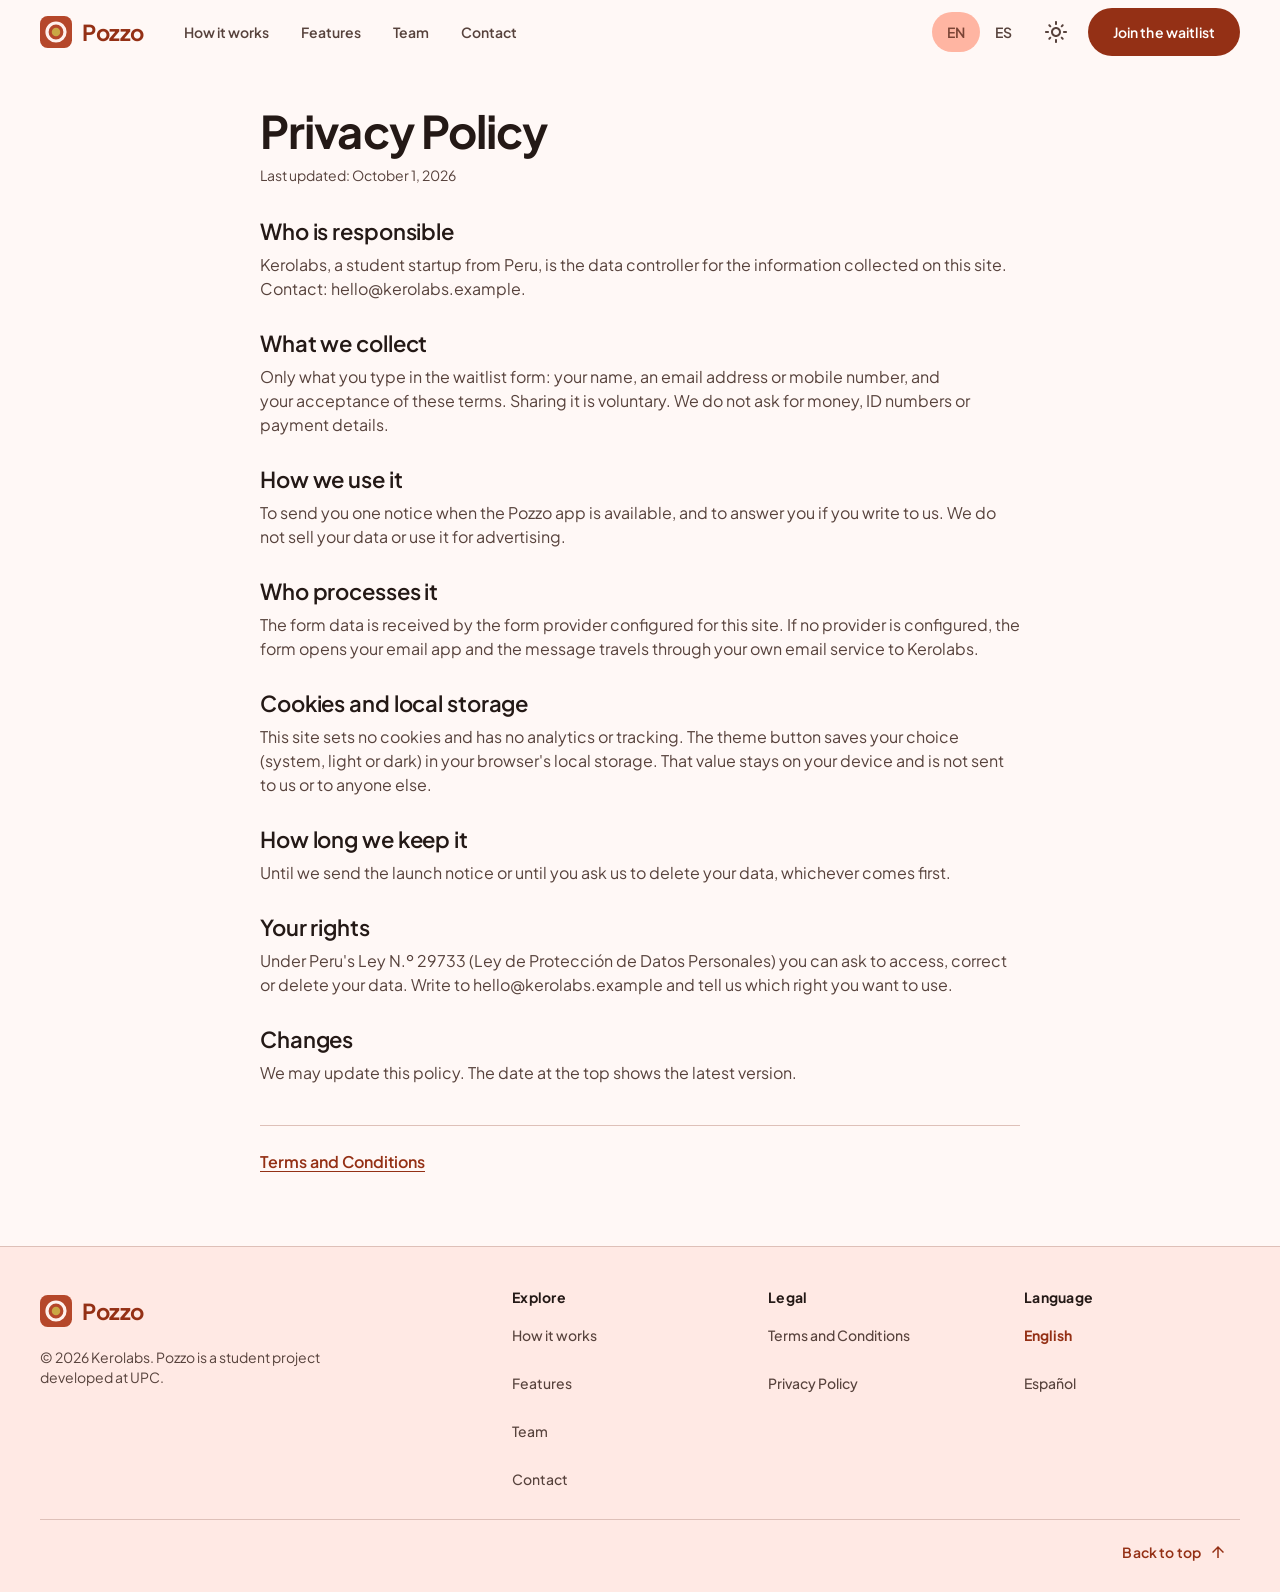
==== privacy.html @ c1127d47 "feat: include idex context and privacy content" ====
<!doctype html>
<html lang="en-US">
<head>
  <meta charset="utf-8">
  <meta name="viewport" content="width=device-width, initial-scale=1">
  <title>Privacy Policy | Pozzo</title>
  <meta name="description" content="How Kerolabs handles the name and contact details you share when you join the Pozzo waitlist.">
  <meta name="robots" content="index,follow">
  <meta name="theme-color" content="#FFF8F6" media="(prefers-color-scheme: light)">
  <meta name="theme-color" content="#1B110E" media="(prefers-color-scheme: dark)">
  <link rel="icon" type="image/png" sizes="32x32" href="./assets/img/favicon-32.png?v=2">
  <link rel="shortcut icon" type="image/png" href="./assets/img/favicon-32.png?v=2">
  <link rel="apple-touch-icon" href="./assets/img/apple-touch-icon.png?v=2">
  <link rel="preload" href="./assets/fonts/plus-jakarta-sans-latin-400-normal.woff2" as="font" type="font/woff2" crossorigin>
  <link rel="preload" href="./assets/fonts/plus-jakarta-sans-latin-700-normal.woff2" as="font" type="font/woff2" crossorigin>
  <link rel="stylesheet" href="./assets/css/app.css">
  <script>
    (() => {
      const root = document.documentElement;
      root.classList.add("js");
      try {
        const savedTheme = localStorage.getItem("pozzo-theme");
        if (savedTheme === "light" || savedTheme === "dark") {
          root.setAttribute("data-theme", savedTheme);
        }
      } catch {}
    })();
  </script>
  <script src="./js/app.js" defer></script>
</head>
<body data-page="privacy">
  <svg class="sprite" xmlns="http://www.w3.org/2000/svg" aria-hidden="true" focusable="false">
    <symbol id="i-menu" viewBox="0 0 24 24"><path d="M3 18h18v-2H3v2zm0-5h18v-2H3v2zm0-7v2h18V6H3z"/></symbol>
    <symbol id="i-close" viewBox="0 0 24 24"><path d="M19 6.41 17.59 5 12 10.59 6.41 5 5 6.41 10.59 12 5 17.59 6.41 19 12 13.41 17.59 19 19 17.59 13.41 12z"/></symbol>
    <symbol id="i-light_mode" viewBox="0 0 24 24"><path d="M12 9c1.65 0 3 1.35 3 3s-1.35 3-3 3-3-1.35-3-3 1.35-3 3-3m0-2c-2.76 0-5 2.24-5 5s2.24 5 5 5 5-2.24 5-5-2.24-5-5-5zM2 13h2c.55 0 1-.45 1-1s-.45-1-1-1H2c-.55 0-1 .45-1 1s.45 1 1 1zm18 0h2c.55 0 1-.45 1-1s-.45-1-1-1h-2c-.55 0-1 .45-1 1s.45 1 1 1zM11 2v2c0 .55.45 1 1 1s1-.45 1-1V2c0-.55-.45-1-1-1s-1 .45-1 1zm0 18v2c0 .55.45 1 1 1s1-.45 1-1v-2c0-.55-.45-1-1-1s-1 .45-1 1zM5.99 4.58c-.39-.39-1.03-.39-1.41 0-.39.39-.39 1.03 0 1.41l1.06 1.06c.39.39 1.03.39 1.41 0s.39-1.03 0-1.41L5.99 4.58zm12.37 12.37c-.39-.39-1.03-.39-1.41 0-.39.39-.39 1.03 0 1.41l1.06 1.06c.39.39 1.03.39 1.41 0 .39-.39.39-1.03 0-1.41l-1.06-1.06zm1.06-10.96c.39-.39.39-1.03 0-1.41-.39-.39-1.03-.39-1.41 0l-1.06 1.06c-.39.39-.39 1.03 0 1.41s1.03.39 1.41 0l1.06-1.06zM7.05 18.36c.39-.39.39-1.03 0-1.41-.39-.39-1.03-.39-1.41 0l-1.06 1.06c-.39.39-.39 1.03 0 1.41s1.03.39 1.41 0l1.06-1.06z"/></symbol>
    <symbol id="i-dark-mode" viewBox="0 0 24 24"><path d="M12 3c-4.97 0-9 4.03-9 9s4.03 9 9 9 9-4.03 9-9c0-.46-.04-.92-.1-1.36-.98 1.37-2.58 2.26-4.4 2.26-2.98 0-5.4-2.42-5.4-5.4 0-1.81.89-3.42 2.26-4.4-.44-.06-.9-.1-1.36-.1z"/></symbol>
    <symbol id="i-arrow" viewBox="0 0 24 24"><path d="M12 4l-1.41 1.41L16.17 11H4v2h12.17l-5.58 5.59L12 20l8-8z"/></symbol>
  </svg>
  <a class="skip-link" href="#main" data-i18n="a11y.skip">Skip to content</a>

  <header class="app-bar" data-app-bar data-scrolled="false">
    <div class="container app-bar__inner">
      <a class="brand" href="./index.html" aria-label="Pozzo">
        <img class="brand__mark" src="./assets/img/logo.svg" width="40" height="40" alt="">
        <span class="brand__word">Pozzo</span>
      </a>

      <div class="app-bar__menu" id="site-menu" data-menu data-open="false">
        <nav class="primary-nav" data-i18n-aria-label="nav.label" aria-label="Main navigation">
          <ul>
            <li><a href="./index.html#how" data-i18n="nav.how">How it works</a></li>
            <li><a href="./index.html#features" data-i18n="nav.features">Features</a></li>
            <li><a href="./index.html#team" data-i18n="nav.team">Team</a></li>
            <li><a href="./index.html#contact" data-i18n="nav.contact">Contact</a></li>
          </ul>
        </nav>

        <div class="app-bar__tools">
          <div class="lang-switch" role="group" data-i18n-aria-label="nav.language" aria-label="Language">
            <a href="#" data-lang="en" lang="en-US" aria-current="true">EN</a>
            <a href="#" data-lang="es" lang="es-419">ES</a>
          </div>

          <button type="button" class="icon-btn theme-toggle" data-theme-toggle data-state="light" aria-label="Theme">
            <svg class="icon theme-toggle__icon theme-toggle__icon--light" aria-hidden="true"><use href="#i-light_mode"></use></svg>
            <svg class="icon theme-toggle__icon theme-toggle__icon--dark" aria-hidden="true"><use href="#i-dark-mode"></use></svg>
          </button>
        </div>
      </div>

      <a class="btn btn-filled app-bar__cta" href="./index.html#join">
        <span class="cta-full" data-i18n="cta.join">Join the waitlist</span>
        <span class="cta-short" data-i18n="cta.joinShort">Waitlist</span>
      </a>

      <button type="button" class="icon-btn menu-btn" data-menu-toggle aria-expanded="false" aria-controls="site-menu" data-i18n-aria-label="nav.menu" aria-label="Menu">
        <svg class="icon menu-btn__open" aria-hidden="true"><use href="#i-menu"></use></svg>
        <svg class="icon menu-btn__close" aria-hidden="true"><use href="#i-close"></use></svg>
      </button>
    </div>
  </header>
  <main id="main" tabindex="-1">

    <article class="container legal" aria-labelledby="legal-title">
      <h1 id="legal-title" data-i18n="privacy.title">Privacy Policy</h1>

      <p class="legal__updated" data-i18n-template="legal.updated" data-date-en="October 1, 2026" data-date-es="1 de octubre de 2026">
        Last updated: October 1, 2026
      </p>

      <section class="legal__section" aria-labelledby="privacy-s1">
        <h2 id="privacy-s1" data-i18n="privacy.s1.title">Who is responsible</h2>
        <p data-i18n-template="privacy.s1.text" data-email="hello@kerolabs.example">Kerolabs, a student startup from Peru, is the data controller for the information collected on this site. Contact: hello@kerolabs.example.</p>
      </section>

      <section class="legal__section" aria-labelledby="privacy-s2">
        <h2 id="privacy-s2" data-i18n="privacy.s2.title">What we collect</h2>
        <p data-i18n="privacy.s2.text">Only what you type in the waitlist form: your name, an email address or mobile number, and your acceptance of these terms. Sharing it is voluntary. We do not ask for money, ID numbers or payment details.</p>
      </section>

      <section class="legal__section" aria-labelledby="privacy-s3">
        <h2 id="privacy-s3" data-i18n="privacy.s3.title">How we use it</h2>
        <p data-i18n="privacy.s3.text">To send you one notice when the Pozzo app is available, and to answer you if you write to us. We do not sell your data or use it for advertising.</p>
      </section>

      <section class="legal__section" aria-labelledby="privacy-s4">
        <h2 id="privacy-s4" data-i18n="privacy.s4.title">Who processes it</h2>
        <p data-i18n="privacy.s4.text">The form data is received by the form provider configured for this site. If no provider is configured, the form opens your email app and the message travels through your own email service to Kerolabs.</p>
      </section>

      <section class="legal__section" aria-labelledby="privacy-s5">
        <h2 id="privacy-s5" data-i18n="privacy.s5.title">Cookies and local storage</h2>
        <p data-i18n="privacy.s5.text">This site sets no cookies and has no analytics or tracking. The theme button saves your choice in your browser's local storage. That value stays on your device and is not sent to us or to anyone else.</p>
      </section>

      <section class="legal__section" aria-labelledby="privacy-s6">
        <h2 id="privacy-s6" data-i18n="privacy.s6.title">How long we keep it</h2>
        <p data-i18n="privacy.s6.text">Until we send the launch notice or until you ask us to delete your data, whichever comes first.</p>
      </section>

      <section class="legal__section" aria-labelledby="privacy-s7">
        <h2 id="privacy-s7" data-i18n="privacy.s7.title">Your rights</h2>
        <p data-i18n-template="privacy.s7.text" data-email="hello@kerolabs.example">Under Peru's Ley N.º 29733 (Ley de Protección de Datos Personales) you can ask to access, correct or delete your data. Write to hello@kerolabs.example and tell us which right you want to use.</p>
      </section>

      <section class="legal__section" aria-labelledby="privacy-s8">
        <h2 id="privacy-s8" data-i18n="privacy.s8.title">Changes</h2>
        <p data-i18n="privacy.s8.text">We may update this policy. The date at the top shows the latest version.</p>
      </section>

      <p class="legal__link">
        <a href="./terms.html" data-i18n="footer.terms">Terms and Conditions</a>
      </p>
    </article>
  </main>
  <footer class="site-footer">
    <div class="container site-footer__grid">
      <div class="site-footer__brand">
        <a class="brand" href="./index.html" aria-label="Pozzo">
          <img class="brand__mark" src="./assets/img/logo.svg" width="40" height="40" alt="">
          <span class="brand__word">Pozzo</span>
        </a>

        <p class="site-footer__rights">
          © <span data-year></span> Kerolabs.
          <span data-i18n="footer.rights">Pozzo is a student project developed at UPC.</span>
        </p>
      </div>

      <nav class="footer-nav">
        <p class="footer-nav__title" data-i18n="footer.explore">Explore</p>
        <ul>
          <li><a href="./index.html#how" data-i18n="nav.how">How it works</a></li>
          <li><a href="./index.html#features" data-i18n="nav.features">Features</a></li>
          <li><a href="./index.html#team" data-i18n="nav.team">Team</a></li>
          <li><a href="./index.html#contact" data-i18n="nav.contact">Contact</a></li>
        </ul>
      </nav>

      <nav class="footer-nav">
        <p class="footer-nav__title" data-i18n="footer.legal">Legal</p>
        <ul>
          <li><a href="./terms.html" data-i18n="footer.terms">Terms and Conditions</a></li>
          <li><a href="./privacy.html" data-i18n="footer.privacy">Privacy Policy</a></li>
        </ul>
      </nav>

      <div class="footer-nav footer-nav--wide" role="group" data-i18n-aria-label="nav.language" aria-label="Language">
        <p class="footer-nav__title" data-i18n="nav.language">Language</p>
        <ul>
          <li><a href="#" data-lang="en" lang="en-US" data-i18n="nav.language.en">English</a></li>
          <li><a href="#" data-lang="es" lang="es-419" data-i18n="nav.language.es">Español</a></li>
        </ul>
      </div>
    </div>

    <div class="container">
      <div class="site-footer__bottom">
        <a class="btn btn-text" href="#top">
          <span data-i18n="footer.top">Back to top</span>
          <svg class="icon icon--up" aria-hidden="true"><use href="#i-arrow"></use></svg>
        </a>
      </div>
    </div>
  </footer>

</body>
</html>
---- assets/css/app.css ----
:root {
  color-scheme: light;
  --md-primary: #943015;
  --md-on-primary: #FFFFFF;
  --md-primary-container: #B5472A;
  --md-on-primary-container: #FFE7E1;
  --md-secondary: #884F40;
  --md-on-secondary: #FFFFFF;
  --md-secondary-container: #FFB5A2;
  --md-on-secondary-container: #7A4436;
  --md-tertiary: #745B00;
  --md-on-tertiary: #FFFFFF;
  --md-tertiary-container: #C9A845;
  --md-on-tertiary-container: #4F3D00;
  --md-error: #BA1A1A;
  --md-on-error: #FFFFFF;
  --md-error-container: #FFDAD6;
  --md-on-error-container: #93000A;
  --md-background: #FFF8F6;
  --md-on-background: #241916;
  --md-surface: #FFF8F6;
  --md-on-surface: #241916;
  --md-surface-variant: #FCDCD4;
  --md-on-surface-variant: #57423C;
  --md-outline: #8B716B;
  --md-outline-variant: #DEC0B8;
  --md-surface-container-lowest: #FFFFFF;
  --md-surface-container-low: #FFF1ED;
  --md-surface-container: #FFE9E4;
  --md-surface-container-high: #F9E3DE;
  --md-surface-container-highest: #F3DED9;
  --md-inverse-surface: #3A2D2A;
  --md-inverse-on-surface: #FFEDE9;
  --md-inverse-primary: #FFB4A1;
  --md-scrim: #000000;
  --md-success: #426900;
  --md-on-success: #FFFFFF;
  --md-success-container: #C2F280;
  --md-on-success-container: #112000;
  --md-warning: #974806;
  --md-on-warning: #FFFFFF;
  --md-warning-container: #FFDBC8;
  --md-on-warning-container: #321300;
}
@media (prefers-color-scheme: dark) {
  :root:not([data-theme="light"]) {
    color-scheme: dark;
    --md-primary: #FFB4A1;
    --md-on-primary: #611300;
    --md-primary-container: #B5472A;
    --md-on-primary-container: #FFE7E1;
    --md-secondary: #FFB5A2;
    --md-on-secondary: #512317;
    --md-secondary-container: #6C382B;
    --md-on-secondary-container: #EBA491;
    --md-tertiary: #E6C35D;
    --md-on-tertiary: #3D2F00;
    --md-tertiary-container: #C9A845;
    --md-on-tertiary-container: #4F3D00;
    --md-error: #FFB4AB;
    --md-on-error: #690005;
    --md-error-container: #93000A;
    --md-on-error-container: #FFDAD6;
    --md-background: #1B110E;
    --md-on-background: #F3DED9;
    --md-surface: #1B110E;
    --md-on-surface: #F3DED9;
    --md-surface-variant: #57423C;
    --md-on-surface-variant: #DEC0B8;
    --md-outline: #A68B84;
    --md-outline-variant: #57423C;
    --md-surface-container-lowest: #160C09;
    --md-surface-container-low: #241916;
    --md-surface-container: #281D1A;
    --md-surface-container-high: #332724;
    --md-surface-container-highest: #3F322F;
    --md-inverse-surface: #F3DED9;
    --md-inverse-on-surface: #3A2D2A;
    --md-inverse-primary: #A53B1F;
    --md-scrim: #000000;
    --md-success: #A7D567;
    --md-on-success: #203600;
    --md-success-container: #314F00;
    --md-on-success-container: #C2F280;
    --md-warning: #FFB68A;
    --md-on-warning: #522300;
    --md-warning-container: #743400;
    --md-on-warning-container: #FFDBC8;
  }
}
:root[data-theme="dark"] {
  color-scheme: dark;
  --md-primary: #FFB4A1;
  --md-on-primary: #611300;
  --md-primary-container: #B5472A;
  --md-on-primary-container: #FFE7E1;
  --md-secondary: #FFB5A2;
  --md-on-secondary: #512317;
  --md-secondary-container: #6C382B;
  --md-on-secondary-container: #EBA491;
  --md-tertiary: #E6C35D;
  --md-on-tertiary: #3D2F00;
  --md-tertiary-container: #C9A845;
  --md-on-tertiary-container: #4F3D00;
  --md-error: #FFB4AB;
  --md-on-error: #690005;
  --md-error-container: #93000A;
  --md-on-error-container: #FFDAD6;
  --md-background: #1B110E;
  --md-on-background: #F3DED9;
  --md-surface: #1B110E;
  --md-on-surface: #F3DED9;
  --md-surface-variant: #57423C;
  --md-on-surface-variant: #DEC0B8;
  --md-outline: #A68B84;
  --md-outline-variant: #57423C;
  --md-surface-container-lowest: #160C09;
  --md-surface-container-low: #241916;
  --md-surface-container: #281D1A;
  --md-surface-container-high: #332724;
  --md-surface-container-highest: #3F322F;
  --md-inverse-surface: #F3DED9;
  --md-inverse-on-surface: #3A2D2A;
  --md-inverse-primary: #A53B1F;
  --md-scrim: #000000;
  --md-success: #A7D567;
  --md-on-success: #203600;
  --md-success-container: #314F00;
  --md-on-success-container: #C2F280;
  --md-warning: #FFB68A;
  --md-on-warning: #522300;
  --md-warning-container: #743400;
  --md-on-warning-container: #FFDBC8;
}


/* ---------- Fonts ---------- */
@font-face { font-family: "Plus Jakarta Sans"; font-style: normal; font-weight: 400; font-display: swap; src: url("../fonts/plus-jakarta-sans-latin-ext-400-normal.woff2") format("woff2"); unicode-range: U+0100-02BA, U+02BD-02C5, U+02C7-02CC, U+02CE-02D7, U+02DD-02FF, U+0304, U+0308, U+0329, U+1D00-1DBF, U+1E00-1E9F, U+1EF2-1EFF, U+2020, U+20A0-20AB, U+20AD-20C0, U+2113, U+2C60-2C7F, U+A720-A7FF; }
@font-face { font-family: "Plus Jakarta Sans"; font-style: normal; font-weight: 400; font-display: swap; src: url("../fonts/plus-jakarta-sans-latin-400-normal.woff2") format("woff2"); unicode-range: U+0000-00FF, U+0131, U+0152-0153, U+02BB-02BC, U+02C6, U+02DA, U+02DC, U+0304, U+0308, U+0329, U+2000-206F, U+20AC, U+2122, U+2191, U+2193, U+2212, U+2215, U+FEFF, U+FFFD; }
@font-face { font-family: "Plus Jakarta Sans"; font-style: normal; font-weight: 500; font-display: swap; src: url("../fonts/plus-jakarta-sans-latin-ext-500-normal.woff2") format("woff2"); unicode-range: U+0100-02BA, U+02BD-02C5, U+02C7-02CC, U+02CE-02D7, U+02DD-02FF, U+0304, U+0308, U+0329, U+1D00-1DBF, U+1E00-1E9F, U+1EF2-1EFF, U+2020, U+20A0-20AB, U+20AD-20C0, U+2113, U+2C60-2C7F, U+A720-A7FF; }
@font-face { font-family: "Plus Jakarta Sans"; font-style: normal; font-weight: 500; font-display: swap; src: url("../fonts/plus-jakarta-sans-latin-500-normal.woff2") format("woff2"); unicode-range: U+0000-00FF, U+0131, U+0152-0153, U+02BB-02BC, U+02C6, U+02DA, U+02DC, U+0304, U+0308, U+0329, U+2000-206F, U+20AC, U+2122, U+2191, U+2193, U+2212, U+2215, U+FEFF, U+FFFD; }
@font-face { font-family: "Plus Jakarta Sans"; font-style: normal; font-weight: 600; font-display: swap; src: url("../fonts/plus-jakarta-sans-latin-ext-600-normal.woff2") format("woff2"); unicode-range: U+0100-02BA, U+02BD-02C5, U+02C7-02CC, U+02CE-02D7, U+02DD-02FF, U+0304, U+0308, U+0329, U+1D00-1DBF, U+1E00-1E9F, U+1EF2-1EFF, U+2020, U+20A0-20AB, U+20AD-20C0, U+2113, U+2C60-2C7F, U+A720-A7FF; }
@font-face { font-family: "Plus Jakarta Sans"; font-style: normal; font-weight: 600; font-display: swap; src: url("../fonts/plus-jakarta-sans-latin-600-normal.woff2") format("woff2"); unicode-range: U+0000-00FF, U+0131, U+0152-0153, U+02BB-02BC, U+02C6, U+02DA, U+02DC, U+0304, U+0308, U+0329, U+2000-206F, U+20AC, U+2122, U+2191, U+2193, U+2212, U+2215, U+FEFF, U+FFFD; }
@font-face { font-family: "Plus Jakarta Sans"; font-style: normal; font-weight: 700; font-display: swap; src: url("../fonts/plus-jakarta-sans-latin-ext-700-normal.woff2") format("woff2"); unicode-range: U+0100-02BA, U+02BD-02C5, U+02C7-02CC, U+02CE-02D7, U+02DD-02FF, U+0304, U+0308, U+0329, U+1D00-1DBF, U+1E00-1E9F, U+1EF2-1EFF, U+2020, U+20A0-20AB, U+20AD-20C0, U+2113, U+2C60-2C7F, U+A720-A7FF; }
@font-face { font-family: "Plus Jakarta Sans"; font-style: normal; font-weight: 700; font-display: swap; src: url("../fonts/plus-jakarta-sans-latin-700-normal.woff2") format("woff2"); unicode-range: U+0000-00FF, U+0131, U+0152-0153, U+02BB-02BC, U+02C6, U+02DA, U+02DC, U+0304, U+0308, U+0329, U+2000-206F, U+20AC, U+2122, U+2191, U+2193, U+2212, U+2215, U+FEFF, U+FFFD; }

/* ---------- Design constants ---------- */
:root {
  --font: "Plus Jakarta Sans", system-ui, -apple-system, "Segoe UI", Roboto, "Helvetica Neue", Arial, sans-serif;

  --shape-xs: 4px;
  --shape-sm: 8px;
  --shape-md: 12px;
  --shape-lg: 16px;
  --shape-xl: 28px;
  --shape-full: 999px;

  --elev-0: none;
  --elev-1: 0 1px 2px rgb(var(--shadow-rgb) / 0.2), 0 1px 3px 1px rgb(var(--shadow-rgb) / 0.1);
  --elev-2: 0 1px 2px rgb(var(--shadow-rgb) / 0.2), 0 2px 6px 2px rgb(var(--shadow-rgb) / 0.1);
  --elev-3: 0 1px 3px rgb(var(--shadow-rgb) / 0.2), 0 4px 8px 3px rgb(var(--shadow-rgb) / 0.1);
  --elev-phone: 0 28px 48px -16px rgb(var(--shadow-rgb) / 0.4), 0 10px 20px -8px rgb(var(--shadow-rgb) / 0.22);

  --state-hover: 0.08;
  --state-focus: 0.12;
  --state-pressed: 0.12;

  --ease: cubic-bezier(0.2, 0, 0, 1);
  --dur-1: 200ms;
  --dur-2: 300ms;

  --gutter: 16px;
  --bar-h: 56px;

  --shadow-rgb: 70 30 18;
  --phone-bezel: #211815;
  --phone-ring: rgb(36 25 22 / 0.45);
  --check-mark: url("data:image/svg+xml,%3Csvg xmlns='http://www.w3.org/2000/svg' viewBox='0 0 24 24'%3E%3Cpath fill='%23FFFFFF' d='M9 16.2 4.8 12l-1.4 1.4L9 19 21 7l-1.4-1.4z'/%3E%3C/svg%3E");
}
@media (prefers-color-scheme: dark) {
  :root:not([data-theme="light"]) {
    --shadow-rgb: 0 0 0;
    --phone-ring: rgb(243 222 217 / 0.18);
    --check-mark: url("data:image/svg+xml,%3Csvg xmlns='http://www.w3.org/2000/svg' viewBox='0 0 24 24'%3E%3Cpath fill='%23611300' d='M9 16.2 4.8 12l-1.4 1.4L9 19 21 7l-1.4-1.4z'/%3E%3C/svg%3E");
  }
}
:root[data-theme="dark"] {
  --shadow-rgb: 0 0 0;
  --phone-ring: rgb(243 222 217 / 0.18);
  --check-mark: url("data:image/svg+xml,%3Csvg xmlns='http://www.w3.org/2000/svg' viewBox='0 0 24 24'%3E%3Cpath fill='%23611300' d='M9 16.2 4.8 12l-1.4 1.4L9 19 21 7l-1.4-1.4z'/%3E%3C/svg%3E");
}
@media (min-width: 37.5em) { :root { --gutter: 24px; --bar-h: 64px; } }
@media (min-width: 52.5em) { :root { --gutter: 32px; } }

*, *::before, *::after { box-sizing: border-box; }
[hidden] { display: none !important; }
html { scroll-padding-top: calc(var(--bar-h) + 16px); -webkit-text-size-adjust: 100%; text-size-adjust: 100%; }
body {
  position: relative;
  margin: 0;
  background: var(--md-surface);
  color: var(--md-on-surface);
  font: 400 1rem/1.5rem var(--font);
  -webkit-font-smoothing: antialiased;
  -moz-osx-font-smoothing: grayscale;
  overflow-wrap: break-word;
}
img, svg, picture { max-width: 100%; }
h1, h2, h3, p, ul, ol, figure { margin: 0; }
h1, h2, h3 { text-wrap: balance; }
p, li { text-wrap: pretty; }
ul, ol { padding: 0; list-style: none; }
a { color: var(--md-primary); text-underline-offset: 3px; text-decoration-thickness: 1px; }
a:hover { text-decoration-thickness: 2px; }
:focus-visible { outline: 3px solid var(--md-primary); outline-offset: 2px; }
main:focus { outline: none; }
[tabindex="-1"]:focus { outline: none; }
.sprite { position: absolute; width: 0; height: 0; overflow: hidden; }
.icon { width: 24px; height: 24px; flex: none; fill: currentColor; }
.icon--up { transform: rotate(-90deg); }
.sr-only { position: absolute; width: 1px; height: 1px; margin: -1px; padding: 0; overflow: hidden; clip: rect(0 0 0 0); white-space: nowrap; border: 0; }
.hp { position: absolute; left: -10000px; top: auto; width: 1px; height: 1px; overflow: hidden; }
.scroll-sentinel { position: absolute; top: 0; left: 0; width: 1px; height: 8px; pointer-events: none; }

/* Dark app screens swap in when the dark theme is active. */
.phone__screen { display: block; }
.phone__screen.img-dark { display: none; }
@media (prefers-color-scheme: dark) {
  :root:not([data-theme="light"]) .phone__screen.img-light { display: none; }
  :root:not([data-theme="light"]) .phone__screen.img-dark { display: block; }
}
:root[data-theme="dark"] .phone__screen.img-light { display: none; }
:root[data-theme="dark"] .phone__screen.img-dark { display: block; }

/* ---------- Typography  ---------- */
h1, h2, h3, .callout__title, .btn { overflow-wrap: anywhere; hyphens: auto; }
.display, h1 {
  font-size: clamp(2.125rem, 1.55rem + 1.72vw, 2.8125rem);
  line-height: 1.16;
  font-weight: 700;
  letter-spacing: -0.02em;
}
h2 { font-size: 1.75rem; line-height: 2.25rem; font-weight: 700; letter-spacing: -0.015em; }
h3 { font-size: 1.375rem; line-height: 1.75rem; font-weight: 600; letter-spacing: -0.005em; }
@media (min-width: 37.5em) { h2 { font-size: 2rem; line-height: 2.5rem; } }
.eyebrow {
  display: inline-flex;
  align-items: center;
  gap: 8px;
  padding: 5px 14px 5px 10px;
  border-radius: var(--shape-full);
  background: var(--md-surface-container);
  border: 1px solid var(--md-outline-variant);
  color: var(--md-on-surface-variant);
  font-size: 0.75rem;
  line-height: 1rem;
  font-weight: 600;
  letter-spacing: 0.06em;
  text-transform: uppercase;
}
.eyebrow__dot { width: 8px; height: 8px; border-radius: 50%; background: var(--md-primary-container); box-shadow: 0 0 0 3px color-mix(in srgb, var(--md-primary-container) 25%, transparent); }

/* ---------- Layout ---------- */
.container { width: 100%; max-width: calc(1200px + 2 * var(--gutter)); margin-inline: auto; padding-inline: var(--gutter); }
.section { padding-block: 48px; scroll-margin-top: var(--bar-h); }
.section--tint { background: var(--md-surface-container-low); }
@media (min-width: 37.5em) { .section { padding-block: 64px; } }
.section-head { display: grid; gap: 8px; margin-bottom: 32px; max-width: 46rem; }
.section-head__intro { color: var(--md-on-surface-variant); }
.section-head__note { display: flex; align-items: center; gap: 8px; font-size: 0.875rem; line-height: 1.25rem; }
.section-head__note .icon { width: 18px; height: 18px; }
.section-cta { display: flex; justify-content: center; margin-top: 40px; }
.section-cta--start { justify-content: flex-start; margin-top: 32px; }
@media (min-width: 52.5em) { .section-head { margin-bottom: 40px; } }

/* ---------- Buttons  ---------- */
.btn {
  --btn-bg: transparent;
  --btn-fg: var(--md-primary);
  position: relative;
  display: inline-flex;
  align-items: center;
  justify-content: center;
  gap: 8px;
  min-height: 48px;
  padding: 0 24px;
  border: 1px solid transparent;
  border-radius: var(--shape-full);
  background: var(--btn-bg);
  color: var(--btn-fg);
  font: 600 0.875rem/1.25rem var(--font);
  letter-spacing: 0.01em;
  text-align: center;
  text-decoration: none;
  cursor: pointer;
  isolation: isolate;
  -webkit-tap-highlight-color: transparent;
  transition: box-shadow var(--dur-1) var(--ease), background-color var(--dur-1) var(--ease), color var(--dur-1) var(--ease);
}
.btn::before {
  content: "";
  position: absolute;
  inset: 0;
  z-index: -1;
  border-radius: inherit;
  background: currentColor;
  opacity: 0;
  transition: opacity var(--dur-1) var(--ease);
}
@media (hover: hover) {
  .btn:hover::before { opacity: var(--state-hover); }
  .btn:hover { text-decoration: none; }
}
.btn:focus-visible::before { opacity: var(--state-focus); }
.btn:active::before { opacity: var(--state-pressed); }
.btn .icon { width: 18px; height: 18px; }
.btn-filled { --btn-bg: var(--md-primary); --btn-fg: var(--md-on-primary); }
@media (hover: hover) { .btn-filled:hover { box-shadow: var(--elev-1); } }
.btn-tonal { --btn-bg: var(--md-secondary-container); --btn-fg: var(--md-on-secondary-container); }
@media (hover: hover) { .btn-tonal:hover { box-shadow: var(--elev-1); } }
.btn-outlined { border-color: var(--md-outline); }
.btn-text { padding: 0 12px; }
.btn-inverse { --btn-bg: var(--md-surface-container-lowest); --btn-fg: var(--md-on-surface); }
@media (hover: hover) { .btn-inverse:hover { box-shadow: var(--elev-1); } }
.btn--lg { min-height: 56px; padding: 0 32px; font-size: 1rem; line-height: 1.5rem; }
.btn--lg .icon { width: 20px; height: 20px; }
.btn--block { width: 100%; }
.btn:disabled, .btn[aria-disabled="true"] {
  background: color-mix(in srgb, var(--md-on-surface) 12%, transparent);
  color: color-mix(in srgb, var(--md-on-surface) 38%, transparent);
  box-shadow: none;
  cursor: not-allowed;
}
.btn:disabled::before { opacity: 0; }

.icon-btn {
  position: relative;
  display: inline-grid;
  place-items: center;
  flex: none;
  width: 48px;
  height: 48px;
  padding: 0;
  border: 0;
  border-radius: 50%;
  background: transparent;
  color: var(--md-on-surface-variant);
  cursor: pointer;
  -webkit-tap-highlight-color: transparent;
}
.icon-btn::before {
  content: "";
  position: absolute;
  inset: 4px;
  border-radius: 50%;
  background: currentColor;
  opacity: 0;
  transition: opacity var(--dur-1) var(--ease);
}
@media (hover: hover) { .icon-btn:hover::before { opacity: var(--state-hover); } }
.icon-btn:focus-visible::before { opacity: var(--state-focus); }
.icon-btn:active::before { opacity: var(--state-pressed); }

/* ---------- Chips ---------- */
.chips { display: flex; flex-wrap: wrap; gap: 8px; }
.chip {
  display: inline-flex;
  align-items: center;
  gap: 6px;
  min-height: 32px;
  padding: 0 12px 0 8px;
  border: 1px solid transparent;
  border-radius: var(--shape-sm);
  font-size: 0.875rem;
  line-height: 1.25rem;
  font-weight: 600;
}
.chip .icon { width: 18px; height: 18px; }
.chip--success { background: var(--md-success-container); color: var(--md-on-success-container); }
.chip--tonal { background: var(--md-secondary-container); color: var(--md-on-secondary-container); }
.chip--outlined { border-color: var(--md-outline); color: var(--md-on-surface-variant); background: transparent; }

/* ---------- Skip link ---------- */
.skip-link {
  position: absolute;
  left: var(--gutter);
  top: -80px;
  z-index: 100;
  padding: 12px 24px;
  border-radius: var(--shape-full);
  background: var(--md-primary);
  color: var(--md-on-primary);
  font-weight: 600;
  text-decoration: none;
  box-shadow: var(--elev-3);
  transition: top var(--dur-1) var(--ease);
}
.skip-link:focus { top: 8px; }

/* ---------- Top app bar ---------- */
.app-bar {
  position: sticky;
  top: 0;
  z-index: 50;
  background: transparent;
  border-bottom: 1px solid transparent;
  transition: background-color var(--dur-1) var(--ease), border-color var(--dur-1) var(--ease);
}
.app-bar[data-scrolled="true"] { background: var(--md-surface-container); border-bottom-color: var(--md-outline-variant); }
.app-bar__inner { display: flex; flex-wrap: wrap; align-items: center; gap: 4px; min-height: var(--bar-h); }
.brand {
  display: inline-flex;
  align-items: center;
  gap: 10px;
  min-height: 48px;
  margin-right: auto;
  border-radius: var(--shape-md);
  color: var(--md-primary);
  text-decoration: none;
}
.brand:hover { text-decoration: none; }
.brand__mark { width: 32px; height: 32px; flex: none; }
.brand__word { font-size: 1.375rem; line-height: 1; font-weight: 700; letter-spacing: -0.02em; }
.app-bar__cta { flex: none; padding: 0 16px; }
.app-bar__cta .cta-full { display: none; }
.menu-btn__close { display: none; }
.menu-btn[aria-expanded="true"] .menu-btn__open { display: none; }
.menu-btn[aria-expanded="true"] .menu-btn__close { display: block; }

.primary-nav a, .lang-switch a {
  position: relative;
  display: inline-flex;
  align-items: center;
  min-height: 48px;
  padding: 0 16px;
  border-radius: var(--shape-full);
  color: var(--md-on-surface-variant);
  font-size: 0.875rem;
  line-height: 1.25rem;
  font-weight: 600;
  text-decoration: none;
  isolation: isolate;
}
.primary-nav a::before, .lang-switch a::before {
  content: "";
  position: absolute;
  inset: 4px 0;
  z-index: -1;
  border-radius: var(--shape-full);
  background: currentColor;
  opacity: 0;
  transition: opacity var(--dur-1) var(--ease);
}
@media (hover: hover) {
  .primary-nav a:hover::before, .lang-switch a:hover::before { opacity: var(--state-hover); }
}
.primary-nav a:focus-visible::before, .lang-switch a:focus-visible::before { opacity: var(--state-focus); }
.primary-nav a[aria-current="true"], .lang-switch a[aria-current="true"] { color: var(--md-on-secondary-container); }
.primary-nav a[aria-current="true"]::before, .lang-switch a[aria-current="true"]::before { background: var(--md-secondary-container); opacity: 1; }
.lang-switch { display: inline-flex; align-items: center; }
.lang-switch a { min-width: 48px; justify-content: center; padding: 0 12px; }
.lang-switch a + a::after { content: none; }

.theme-toggle__icon {
  display: none;
}

.theme-toggle[data-state="light"] .theme-toggle__icon--light,
.theme-toggle[data-state="dark"] .theme-toggle__icon--dark {
  display: block;
}

/* Menu panel (below 1040px the nav lives in a dropdown) */
@media (max-width: 64.99em) {
  .app-bar__menu {
    position: absolute;
    top: 100%;
    left: 0;
    right: 0;
    display: flex;
    flex-direction: column;
    gap: 8px;
    max-height: calc(100vh - var(--bar-h));
    max-height: calc(100dvh - var(--bar-h));
    overflow: auto;
    padding: 8px var(--gutter) 16px;
    background: var(--md-surface-container);
    border-bottom: 1px solid var(--md-outline-variant);
    box-shadow: var(--elev-2);
  }
  .js .app-bar__menu {
    visibility: hidden;
    opacity: 0;
    transform: translateY(-8px);
    transition: opacity var(--dur-1) var(--ease), transform var(--dur-1) var(--ease), visibility 0s linear var(--dur-1);
  }
  .js .app-bar__menu[data-open="true"] { visibility: visible; opacity: 1; transform: none; transition-delay: 0s; }
  html:not(.js) .app-bar__menu { position: static; box-shadow: none; background: transparent; border: 0; padding: 0; }
  html:not(.js) .app-bar__inner { flex-wrap: wrap; }
  html:not(.js) .app-bar__menu { order: 5; width: 100%; }
  .primary-nav ul { display: grid; gap: 4px; }
  .primary-nav a { display: flex; min-height: 56px; padding: 0 16px; font-size: 1rem; line-height: 1.5rem; font-weight: 500; }
  .primary-nav a::before { inset: 0; }
  .app-bar__tools { display: flex; align-items: center; justify-content: space-between; gap: 8px; padding-top: 8px; border-top: 1px solid var(--md-outline-variant); }
}
@media (min-width: 37.5em) and (max-width: 64.99em) {
  .app-bar__menu {
    left: auto;
    right: var(--gutter);
    top: calc(100% + 4px);
    width: 340px;
    border: 1px solid var(--md-outline-variant);
    border-radius: var(--shape-lg);
    box-shadow: var(--elev-3);
  }
}
@media (min-width: 65em) {
  .app-bar__inner { gap: 8px; }
  .brand { margin-right: 0; }
  .menu-btn { display: none; }
  .app-bar__menu { display: flex; flex: 1; align-items: center; justify-content: space-between; gap: 16px; margin-left: 16px; }
  .primary-nav ul { display: flex; gap: 0; }
  .app-bar__tools { display: flex; align-items: center; gap: 4px; }
  .app-bar__cta { padding: 0 24px; }
  .app-bar__cta .cta-full { display: inline; }
  .app-bar__cta .cta-short { display: none; }
}

/* ---------- Hero ---------- */
.main--overlap { margin-top: calc(var(--bar-h) * -1); }
.hero { position: relative; overflow: clip; padding-top: calc(var(--bar-h) + 12px); }
.hero__glow {
  position: absolute;
  inset: 0;
  pointer-events: none;
  background:
    radial-gradient(44rem 30rem at 92% 8%, color-mix(in srgb, var(--md-secondary-container) 55%, transparent), transparent 70%),
    radial-gradient(30rem 22rem at -6% 46%, color-mix(in srgb, var(--md-tertiary-container) 22%, transparent), transparent 70%);
}
.hero__grid { position: relative; display: grid; grid-template-columns: minmax(0, 1fr); gap: 24px; }
.hero__copy, .hero__visual { min-width: 0; }
.hero__copy { display: flex; flex-direction: column; align-items: flex-start; gap: 14px; }
.hero__problem { color: var(--md-on-surface-variant); }
.hero__solution { color: var(--md-on-surface); font-weight: 500; }
.hero__actions { display: flex; flex-direction: column; align-self: stretch; gap: 10px; margin-top: 6px; }
.callout {
  display: flex;
  align-items: flex-start;
  gap: 16px;
  align-self: stretch;
  margin-top: 8px;
  padding: 16px;
  border: 1px solid var(--md-outline-variant);
  border-radius: var(--shape-lg);
  background: var(--md-surface-container-high);
}
.callout__icon { display: grid; place-items: center; flex: none; width: 40px; height: 40px; border-radius: 50%; background: var(--md-primary); color: var(--md-on-primary); }
.callout__title { font-weight: 700; }
.callout__text { margin-top: 2px; color: var(--md-on-surface-variant); font-size: 0.875rem; line-height: 1.25rem; }

/* Phone mockup: CSS device frame around the 540x1200 app screens. */
.phone {
  --phone-w: 200px;
  position: relative;
  width: var(--phone-w);
  border: 10px solid var(--phone-bezel);
  border-radius: 36px;
  background: var(--phone-bezel);
  box-shadow: var(--elev-phone), 0 0 0 1px var(--phone-ring);
}
.phone img { display: block; width: 100%; height: auto; border-radius: 26px; }

.hero__visual { position: relative; }
.hero__phones {
  --w: 168px;
  position: relative;
  width: calc(var(--w) * 1.8);
  height: 300px;
  margin: 8px auto 0;
  overflow: hidden;
  -webkit-mask-image: linear-gradient(to bottom, #000 72%, transparent 100%);
  mask-image: linear-gradient(to bottom, #000 72%, transparent 100%);
}
.hero__phones .phone { position: absolute; }
.hero__phones .phone--back { --phone-w: var(--w); left: 0; top: 0; }
.hero__phones .phone--front { --phone-w: calc(var(--w) * 1.06); left: calc(var(--w) * 0.74); top: calc(var(--w) * 0.24); }

@media (min-width: 52.5em) {
  .hero { padding-top: calc(var(--bar-h) + 32px); }
  .hero__grid { grid-template-columns: minmax(0, 1.08fr) minmax(0, 0.92fr); gap: 48px; align-items: center; }
  .hero__copy { gap: 20px; padding-bottom: 48px; }
  .hero__actions { flex-direction: row; align-self: flex-start; flex-wrap: wrap; }
  .callout { max-width: 34rem; }
  .hero__phones {
    --w: clamp(176px, 20.5vw, 240px);
    height: calc(var(--w) * 2.62);
    margin: 0 auto;
    overflow: visible;
    -webkit-mask-image: none;
    mask-image: none;
  }
  .hero__phones .phone--front { --phone-w: calc(var(--w) * 1.07); left: calc(var(--w) * 0.8); top: calc(var(--w) * 0.3); }
}
@media (min-width: 37.5em) and (max-width: 52.49em) {
  .hero__phones { --w: 200px; height: 360px; }
  .hero__actions { flex-direction: row; flex-wrap: wrap; }
}

/* ---------- How it works ---------- */
.steps { display: grid; grid-template-columns: minmax(0, 1fr); gap: 16px; }
.step {
  display: flex;
  flex-direction: column;
  gap: 12px;
  padding: 24px;
  border: 1px solid var(--md-outline-variant);
  border-radius: var(--shape-xl);
  background: var(--md-surface-container-low);
}
.step__top { display: flex; align-items: center; justify-content: space-between; margin-bottom: 4px; }
.step__icon { display: grid; place-items: center; width: 56px; height: 56px; border-radius: 50%; background: var(--md-secondary-container); color: var(--md-on-secondary-container); }
.step__num { font-size: 2.75rem; line-height: 1; font-weight: 600; letter-spacing: -0.04em; color: var(--md-primary); }
.step p { color: var(--md-on-surface-variant); }
@media (min-width: 52.5em) { .steps { grid-template-columns: repeat(3, 1fr); gap: 24px; } .step { padding: 32px; } }

/* ---------- Trust band ---------- */
.band { position: relative; overflow: clip; padding-block: 56px; background: var(--md-primary-container); color: var(--md-on-primary-container); scroll-margin-top: var(--bar-h); }
.band::before {
  content: "";
  position: absolute;
  inset: 0;
  pointer-events: none;
  background:
    radial-gradient(36rem 20rem at 100% 0%, rgb(255 255 255 / 0.16), transparent 70%),
    radial-gradient(28rem 18rem at 0% 100%, rgb(0 0 0 / 0.18), transparent 70%);
}
.band__inner { position: relative; }
.band h2 { max-width: 22ch; }
.trust-points { display: grid; gap: 12px; margin-top: 28px; }
.trust-point {
  display: flex;
  align-items: flex-start;
  gap: 16px;
  padding: 20px;
  border: 1px solid rgb(255 255 255 / 0.22);
  border-radius: var(--shape-lg);
  background: rgb(0 0 0 / 0.16);
}
.trust-point__icon { display: grid; place-items: center; flex: none; width: 44px; height: 44px; border-radius: 50%; background: var(--md-on-primary-container); color: var(--md-primary-container); }
.trust-point p { padding-top: 10px; font-weight: 500; }
@media (min-width: 37.5em) { .band { padding-block: 72px; } }
@media (min-width: 52.5em) {
  .trust-points { grid-template-columns: repeat(3, 1fr); gap: 20px; margin-top: 36px; }
  .trust-point { flex-direction: column; gap: 20px; padding: 28px; }
  .trust-point p { padding-top: 0; font-size: 1.0625rem; line-height: 1.625rem; }
}

/* ---------- Features ---------- */
.features { display: grid; gap: 48px; }
.feature { display: grid; grid-template-columns: minmax(0, 1fr); gap: 24px; align-items: center; }
.feature > * { min-width: 0; }
.feature__copy { display: flex; flex-direction: column; align-items: flex-start; gap: 12px; }
.feature__meta { display: flex; align-items: center; gap: 12px; margin-bottom: 4px; }
.feature__icon { display: grid; place-items: center; width: 48px; height: 48px; border-radius: var(--shape-md); background: var(--md-secondary-container); color: var(--md-on-secondary-container); }
.feature__title { font-size: 1.5rem; line-height: 2rem; font-weight: 600; letter-spacing: -0.01em; }
.feature__text { max-width: 34rem; color: var(--md-on-surface-variant); }
.feature .chips { margin-top: 4px; }
.feature__stage {
  position: relative;
  display: flex;
  justify-content: center;
  align-items: flex-start;
  height: 408px;
  padding-top: 32px;
  overflow: hidden;
  border: 1px solid var(--md-outline-variant);
  border-radius: var(--shape-xl);
  background:
    radial-gradient(22rem 16rem at 50% 0%, color-mix(in srgb, var(--md-secondary-container) 60%, transparent), transparent 75%),
    var(--md-surface-container);
}
.feature__stage .phone { --phone-w: 196px; flex: none; }
@media (min-width: 37.5em) {
  .feature__title { font-size: 1.75rem; line-height: 2.25rem; }
  .feature__stage { height: 464px; }
  .feature__stage .phone { --phone-w: 220px; }
}
@media (min-width: 52.5em) {
  .features { gap: 72px; }
  .feature { grid-template-columns: repeat(2, minmax(0, 1fr)); gap: 64px; }
  .feature:nth-child(even) .feature__stage { order: -1; }
  .feature__stage { height: 500px; padding-top: 40px; }
  .feature__stage .phone { --phone-w: 232px; }
}

/* ---------- Team ---------- */
.team-intro { display: grid; gap: 16px; margin-bottom: 32px; }
.team-intro__about { display: grid; align-content: start; gap: 8px; color: var(--md-on-surface-variant); }
.team-intro__name { color: var(--md-primary); font-size: 1.5rem; line-height: 2rem; font-weight: 700; letter-spacing: -0.015em; }
.mission { padding: 24px; border-radius: var(--shape-xl); background: var(--md-tertiary-container); color: var(--md-on-tertiary-container); }
.mission__label { margin-bottom: 8px; font-size: 0.75rem; line-height: 1rem; font-weight: 700; letter-spacing: 0.08em; text-transform: uppercase; }
.mission__text { font-weight: 500; }
.team-grid { display: flex; flex-wrap: wrap; justify-content: center; gap: 16px; }
.team-card {
  flex: 0 0 calc((100% - 16px) / 2);
  display: flex;
  flex-direction: column;
  gap: 12px;
  padding: 12px 12px 16px;
  border: 1px solid var(--md-outline-variant);
  border-radius: var(--shape-lg);
  background: var(--md-surface);
}
.team-card__photo { width: 100%; height: auto; aspect-ratio: 1; object-fit: cover; border-radius: var(--shape-md); background: var(--md-surface-container-high); }
.team-card__name { padding-inline: 4px; font-size: 1rem; line-height: 1.5rem; font-weight: 700; }
@media (min-width: 52.5em) { .team-card__name { min-height: 3rem; } }
.team-card__role { margin-top: -8px; padding-inline: 4px; color: var(--md-on-surface-variant); font-size: 0.875rem; line-height: 1.25rem; }
@media (min-width: 37.5em) {
  .team-grid { gap: 24px; }
  .team-card { flex-basis: calc((100% - 48px) / 3); }
  .mission { padding: 32px; }
}
@media (min-width: 52.5em) {
  .team-intro { grid-template-columns: minmax(0, 5fr) minmax(0, 7fr); gap: 48px; align-items: start; margin-bottom: 40px; }
  .mission__text { font-size: 1.125rem; line-height: 1.75rem; }
}
@media (min-width: 65em) { .team-card { flex-basis: calc((100% - 96px) / 5); } }

/* ---------- Join (interest form) ---------- */
.join-section { background: var(--md-surface-container); }
.join { display: grid; gap: 28px; }
.join__intro { display: flex; flex-direction: column; align-items: flex-start; gap: 16px; }
.join__text { color: var(--md-on-surface-variant); }
.join__note { display: flex; align-items: center; gap: 10px; color: var(--md-primary); font-weight: 600; }
.join__panel {
  padding: 24px;
  border: 1px solid var(--md-outline-variant);
  border-radius: var(--shape-xl);
  background: var(--md-surface);
  box-shadow: var(--elev-2);
}
.waitlist-form { display: grid; gap: 20px; }
html:not(.js) .waitlist-form { display: none; }
.field { display: grid; gap: 8px; }
.field__label { color: var(--md-on-surface); font-size: 0.875rem; line-height: 1.25rem; font-weight: 600; }
.field__input {
  width: 100%;
  min-height: 56px;
  padding: 0 16px;
  border: 1px solid var(--md-outline);
  border-radius: var(--shape-xs);
  background: transparent;
  color: var(--md-on-surface);
  font: 400 1rem/1.5rem var(--font);
  transition: border-color var(--dur-1) var(--ease), box-shadow var(--dur-1) var(--ease);
}
@media (hover: hover) { .field__input:hover { border-color: var(--md-on-surface); } }
.field__input:focus { border-color: var(--md-primary); }
.field__input[aria-invalid="true"] { border-color: var(--md-error); box-shadow: inset 0 0 0 1px var(--md-error); }
.field__helper { color: var(--md-on-surface-variant); font-size: 0.875rem; line-height: 1.25rem; }
.field__error { display: flex; align-items: flex-start; gap: 8px; color: var(--md-error); font-size: 0.875rem; line-height: 1.25rem; font-weight: 600; }
.field__error .icon { width: 20px; height: 20px; }

.check { display: flex; align-items: flex-start; gap: 4px; }
.check__input {
  -webkit-appearance: none;
  appearance: none;
  position: relative;
  flex: none;
  width: 48px;
  height: 48px;
  margin: 0;
  border-radius: 50%;
  background: transparent;
  cursor: pointer;
}
.check__input::before {
  content: "";
  position: absolute;
  inset: 4px;
  border-radius: 50%;
  background: var(--md-on-surface);
  opacity: 0;
  transition: opacity var(--dur-1) var(--ease);
}
.check__input::after {
  content: "";
  position: absolute;
  inset: 15px;
  border: 2px solid var(--md-on-surface-variant);
  border-radius: 2px;
  background: transparent center / 14px no-repeat;
  transition: background-color var(--dur-1) var(--ease), border-color var(--dur-1) var(--ease);
}
@media (hover: hover) { .check__input:hover::before { opacity: var(--state-hover); } }
.check__input:focus-visible::before { opacity: var(--state-focus); }
.check__input:checked::before { background: var(--md-primary); }
.check__input:checked::after { border-color: var(--md-primary); background-color: var(--md-primary); background-image: var(--check-mark); }
.check__input[aria-invalid="true"]::after { border-color: var(--md-error); }
.check__label { padding-top: 12px; cursor: pointer; font-size: 1rem; line-height: 1.5rem; }
.form-alert {
  display: flex;
  align-items: flex-start;
  gap: 12px;
  padding: 12px 16px;
  border-radius: var(--shape-md);
  background: var(--md-error-container);
  color: var(--md-on-error-container);
  font-size: 0.875rem;
  line-height: 1.25rem;
  font-weight: 600;
}
.form-alert .icon { width: 20px; height: 20px; }
.form-note { display: flex; align-items: flex-start; gap: 10px; color: var(--md-on-surface-variant); font-size: 0.875rem; line-height: 1.25rem; }
.form-note .icon { width: 20px; height: 20px; color: var(--md-primary); }
.form-note a { font-weight: 600; }
.notice { padding: 16px; border-radius: var(--shape-md); background: var(--md-surface-container-high); }
.join-success { display: grid; justify-items: center; gap: 12px; padding: 16px 0; text-align: center; }
.join-success__icon { display: grid; place-items: center; width: 80px; height: 80px; border-radius: 50%; background: var(--md-success-container); color: var(--md-on-success-container); }
.join-success__icon .icon { width: 44px; height: 44px; }
.join-success__title { font-size: 1.75rem; line-height: 2.25rem; font-weight: 700; letter-spacing: -0.01em; }
.join-success__text { max-width: 28rem; color: var(--md-on-surface-variant); }
@media (min-width: 37.5em) { .join__panel { padding: 32px; } }
@media (min-width: 52.5em) {
  .join { grid-template-columns: minmax(0, 5fr) minmax(0, 6fr); gap: 64px; align-items: start; }
  .join__intro { position: sticky; top: calc(var(--bar-h) + 32px); }
  .join__panel { padding: 40px; }
}

/* ---------- Contact ---------- */
.contact {
  display: grid;
  gap: 24px;
  padding: 24px;
  border: 1px solid var(--md-outline-variant);
  border-radius: var(--shape-xl);
  background: var(--md-surface-container-low);
}
.contact__main { display: flex; flex-direction: column; align-items: flex-start; gap: 8px; }
.contact__text { margin-bottom: 8px; color: var(--md-on-surface-variant); }
.contact__label { color: var(--md-on-surface-variant); font-size: 0.875rem; line-height: 1.25rem; font-weight: 600; }
.contact__email { display: inline-flex; text-decoration: none; align-items: center; gap: 10px; min-height: 48px; color: var(--md-primary); font-size: 1.125rem; line-height: 1.75rem; font-weight: 700; overflow-wrap: anywhere; }
.contact__social-title { margin-bottom: 12px; font-size: 1rem; line-height: 1.5rem; font-weight: 600; }
.social-list { display: flex; flex-wrap: wrap; gap: 12px; }
.contact__student { color: var(--md-on-surface-variant); font-size: 0.875rem; line-height: 1.25rem; }
.contact__cta { display: flex; }
.contact__cta .btn { width: 100%; }
@media (min-width: 37.5em) { .contact { padding: 32px; } .contact__cta .btn { width: auto; } }
@media (min-width: 52.5em) {
  .contact { grid-template-columns: minmax(0, 1fr) minmax(0, 1.3fr); gap: 32px 64px; padding: 48px; }
  .contact__student, .contact__cta { grid-column: 1 / -1; }
  .contact__student { padding-top: 24px; border-top: 1px solid var(--md-outline-variant); }
}

/* ---------- Footer ---------- */
.site-footer { padding-block: 40px 16px; border-top: 1px solid var(--md-outline-variant); background: var(--md-surface-container); }
.site-footer__grid { display: grid; grid-template-columns: repeat(2, minmax(0, 1fr)); gap: 12px 16px; }
.site-footer__brand { display: grid; grid-column: 1 / -1; align-content: start; gap: 12px; margin-bottom: 12px; }
.footer-nav--wide { grid-column: 1 / -1; }
.site-footer__rights { max-width: 22rem; color: var(--md-on-surface-variant); font-size: 0.875rem; line-height: 1.25rem; }
.footer-nav__title { margin-bottom: 4px; color: var(--md-on-surface); font-size: 0.875rem; line-height: 1.25rem; font-weight: 700; letter-spacing: 0.02em; }
.footer-nav a { display: inline-flex; align-items: center; min-width: 48px; min-height: 48px; color: var(--md-on-surface-variant); font-size: 0.875rem; line-height: 1.25rem; font-weight: 500; text-decoration: none; }
.footer-nav a:hover { color: var(--md-primary); text-decoration: underline; }
.footer-nav a[aria-current="true"] { color: var(--md-primary); font-weight: 700; }
.site-footer__bottom { display: flex; justify-content: flex-end; margin-top: 16px; padding-top: 8px; border-top: 1px solid var(--md-outline-variant); }
@media (min-width: 37.5em) { .site-footer__grid { grid-template-columns: repeat(3, 1fr); } .footer-nav--wide { grid-column: auto; } }
@media (min-width: 52.5em) { .site-footer__grid { grid-template-columns: 2fr 1fr 1fr 1fr; gap: 40px; } .site-footer__brand { grid-column: auto; margin-bottom: 0; } }

/* ---------- Sticky bottom CTA (mobile) ---------- */
.sticky-cta {
  position: fixed;
  left: 0;
  right: 0;
  bottom: 0;
  z-index: 40;
  padding: 8px var(--gutter) calc(8px + env(safe-area-inset-bottom));
  border-top: 1px solid var(--md-outline-variant);
  background: var(--md-surface-container);
  box-shadow: 0 -6px 18px rgb(var(--shadow-rgb) / 0.12);
  transition: transform var(--dur-2) var(--ease), visibility 0s linear 0s;
}
.sticky-cta .btn { width: 100%; min-height: 48px; }
.sticky-cta[data-hidden="true"] { transform: translateY(100%); visibility: hidden; transition: transform var(--dur-2) var(--ease), visibility 0s linear var(--dur-2); }
body.has-sticky-cta { padding-bottom: calc(64px + env(safe-area-inset-bottom)); }
@media (min-width: 52.5em) {
  .sticky-cta { display: none; }
  body.has-sticky-cta { padding-bottom: 0; }
}

/* ---------- Legal pages ---------- */
.legal-banner { border-bottom: 1px solid var(--md-outline-variant); background: var(--md-warning-container); color: var(--md-on-warning-container); }
.legal-banner__inner { display: flex; align-items: center; gap: 12px; padding-block: 12px; font-weight: 600; }
.container.legal { max-width: calc(760px + 2 * var(--gutter)); padding-block: 40px 72px; }
.legal h1 { margin-bottom: 8px; }
.legal__updated { margin-bottom: 32px; color: var(--md-on-surface-variant); font-size: 0.875rem; line-height: 1.25rem; }
.legal__section { margin-top: 28px; }
.legal__section h2 { margin-bottom: 8px; font-size: 1.375rem; line-height: 1.75rem; font-weight: 600; letter-spacing: -0.005em; }
.legal__section p { color: var(--md-on-surface-variant); }
.legal__link { margin-top: 40px; padding-top: 24px; border-top: 1px solid var(--md-outline-variant); font-weight: 600; }

/* ---------- 404 ---------- */
.notfound { display: grid; place-items: center; min-height: 100vh; min-height: 100dvh; padding-block: 40px; background: radial-gradient(40rem 26rem at 80% 0%, color-mix(in srgb, var(--md-secondary-container) 50%, transparent), transparent 70%), var(--md-surface); }
.notfound__inner { display: grid; justify-items: center; gap: 8px; text-align: center; }
.notfound .brand { margin: 0; }
.notfound__code { color: var(--md-primary-container); font-size: clamp(5rem, 22vw, 9rem); line-height: 1; font-weight: 700; letter-spacing: -0.05em; }
.notfound__cards { display: grid; gap: 16px; width: 100%; max-width: 52rem; margin-top: 16px; text-align: left; }
.notfound__card { display: grid; align-content: start; justify-items: start; gap: 12px; padding: 24px; border: 1px solid var(--md-outline-variant); border-radius: var(--shape-xl); background: var(--md-surface-container-low); }
.notfound__card h1, .notfound__card h2 { font-size: 1.5rem; line-height: 2rem; font-weight: 700; letter-spacing: -0.01em; }
.notfound__card p { color: var(--md-on-surface-variant); }
@media (min-width: 45em) { .notfound__cards { grid-template-columns: 1fr 1fr; } }

/* ---------- Motion preferences ---------- */
@media (prefers-reduced-motion: no-preference) { html { scroll-behavior: smooth; } }
@media (prefers-reduced-motion: reduce) {
  *, *::before, *::after { animation: none !important; transition: none !important; scroll-behavior: auto !important; }
}
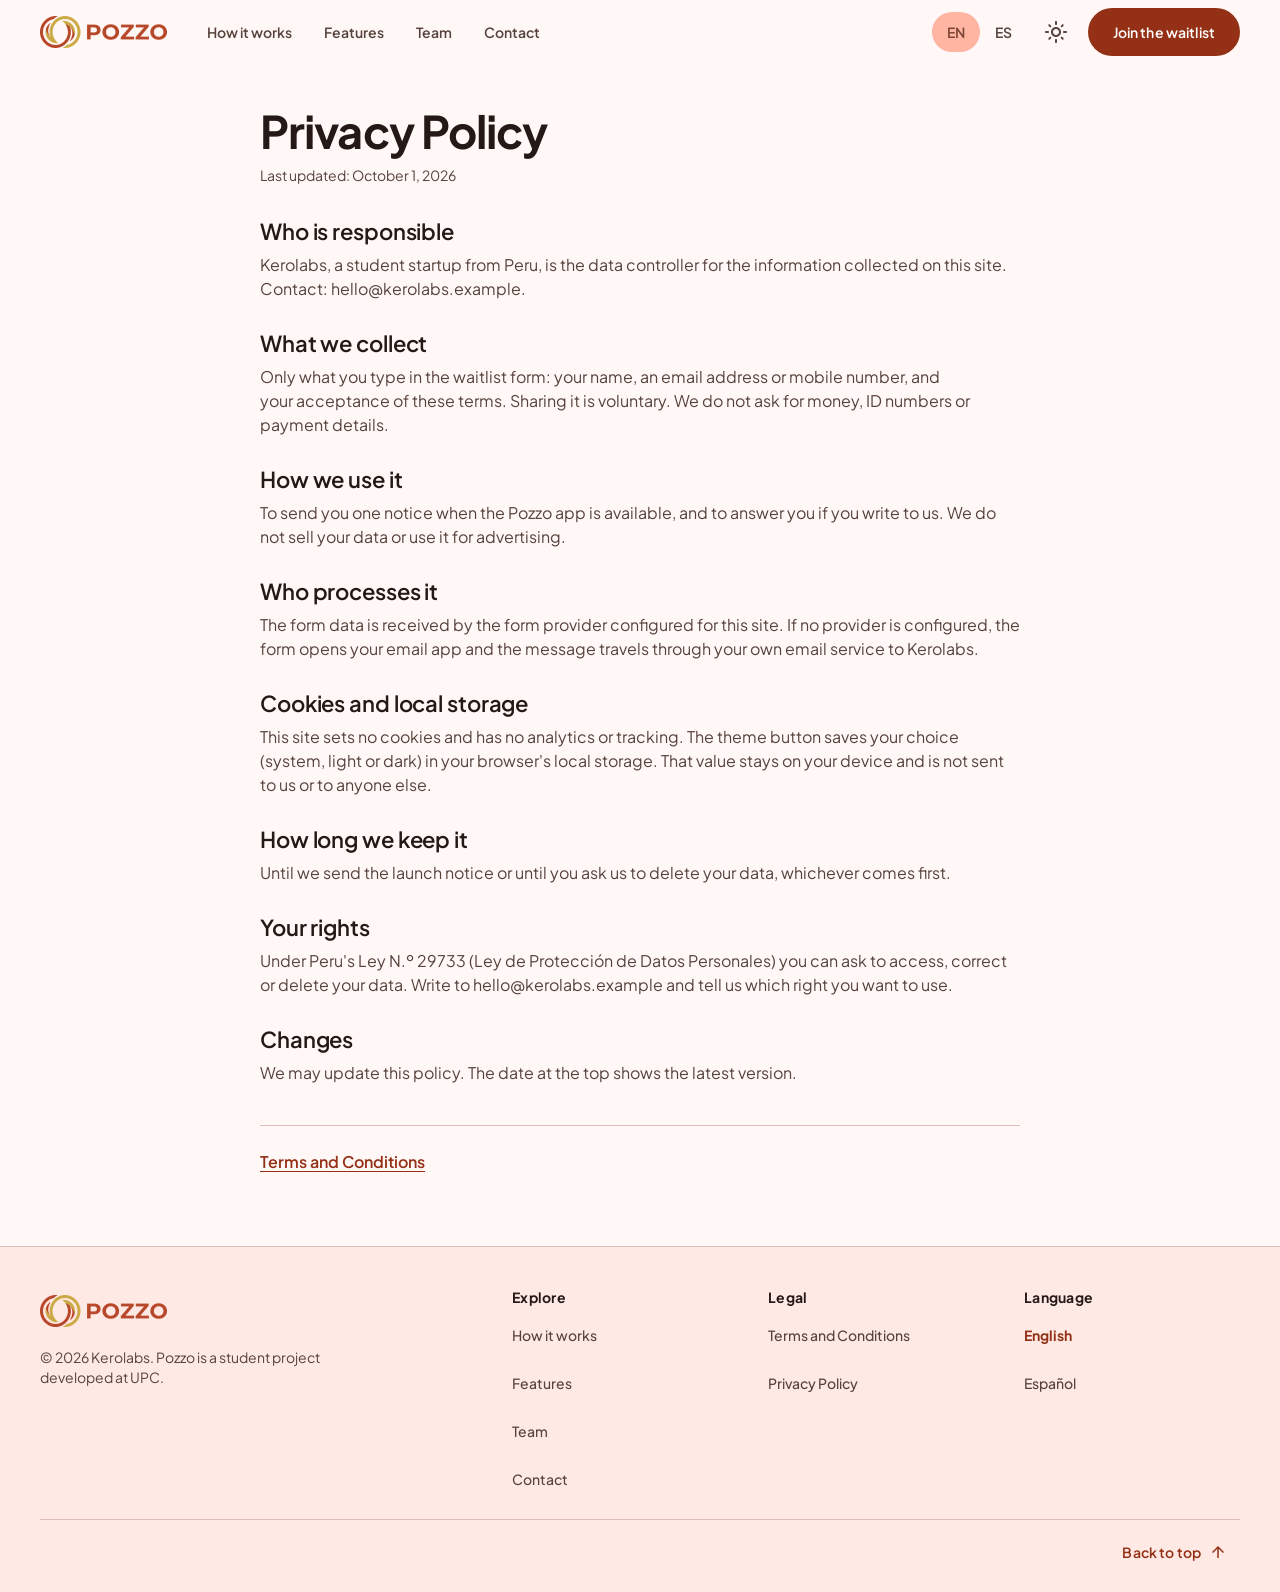
==== commit 000c3e52: "feat: use the terracotta Pozzo logo of the app" ====
--- a/privacy.html
+++ b/privacy.html
@@ -8,9 +8,9 @@
   <meta name="robots" content="index,follow">
   <meta name="theme-color" content="#FFF8F6" media="(prefers-color-scheme: light)">
   <meta name="theme-color" content="#1B110E" media="(prefers-color-scheme: dark)">
-  <link rel="icon" type="image/png" sizes="32x32" href="./assets/img/favicon-32.png?v=2">
-  <link rel="shortcut icon" type="image/png" href="./assets/img/favicon-32.png?v=2">
-  <link rel="apple-touch-icon" href="./assets/img/apple-touch-icon.png?v=2">
+  <link rel="icon" type="image/png" sizes="32x32" href="./assets/img/favicon-32.png?v=3">
+  <link rel="shortcut icon" type="image/png" href="./assets/img/favicon-32.png?v=3">
+  <link rel="apple-touch-icon" href="./assets/img/apple-touch-icon.png?v=3">
   <link rel="preload" href="./assets/fonts/plus-jakarta-sans-latin-400-normal.woff2" as="font" type="font/woff2" crossorigin>
   <link rel="preload" href="./assets/fonts/plus-jakarta-sans-latin-700-normal.woff2" as="font" type="font/woff2" crossorigin>
   <link rel="stylesheet" href="./assets/css/app.css">
@@ -41,8 +41,8 @@
   <header class="app-bar" data-app-bar data-scrolled="false">
     <div class="container app-bar__inner">
       <a class="brand" href="./index.html" aria-label="Pozzo">
-        <img class="brand__mark" src="./assets/img/logo.svg" width="40" height="40" alt="">
-        <span class="brand__word">Pozzo</span>
+        <img class="brand__logo brand__logo--light" src="./assets/img/logo-light.png" width="127" height="32" alt="">
+        <img class="brand__logo brand__logo--dark" src="./assets/img/logo-dark.png" width="127" height="32" alt="">
       </a>
 
       <div class="app-bar__menu" id="site-menu" data-menu data-open="false">
@@ -137,8 +137,8 @@
     <div class="container site-footer__grid">
       <div class="site-footer__brand">
         <a class="brand" href="./index.html" aria-label="Pozzo">
-          <img class="brand__mark" src="./assets/img/logo.svg" width="40" height="40" alt="">
-          <span class="brand__word">Pozzo</span>
+          <img class="brand__logo brand__logo--light" src="./assets/img/logo-light.png" width="127" height="32" alt="">
+          <img class="brand__logo brand__logo--dark" src="./assets/img/logo-dark.png" width="127" height="32" alt="">
         </a>
 
         <p class="site-footer__rights">
--- a/assets/css/app.css
+++ b/assets/css/app.css
@@ -419,8 +419,15 @@
   text-decoration: none;
 }
 .brand:hover { text-decoration: none; }
-.brand__mark { width: 32px; height: 32px; flex: none; }
-.brand__word { font-size: 1.375rem; line-height: 1; font-weight: 700; letter-spacing: -0.02em; }
+.brand__logo { display: block; width: auto; height: 32px; flex: none; }
+/* The logo follows the theme, set by the system or by the toggle, like the screens of the app. */
+.brand__logo--dark { display: none; }
+@media (prefers-color-scheme: dark) {
+  :root:not([data-theme="light"]) .brand__logo--light { display: none; }
+  :root:not([data-theme="light"]) .brand__logo--dark { display: block; }
+}
+:root[data-theme="dark"] .brand__logo--light { display: none; }
+:root[data-theme="dark"] .brand__logo--dark { display: block; }
 .app-bar__cta { flex: none; padding: 0 16px; }
 .app-bar__cta .cta-full { display: none; }
 .menu-btn__close { display: none; }
